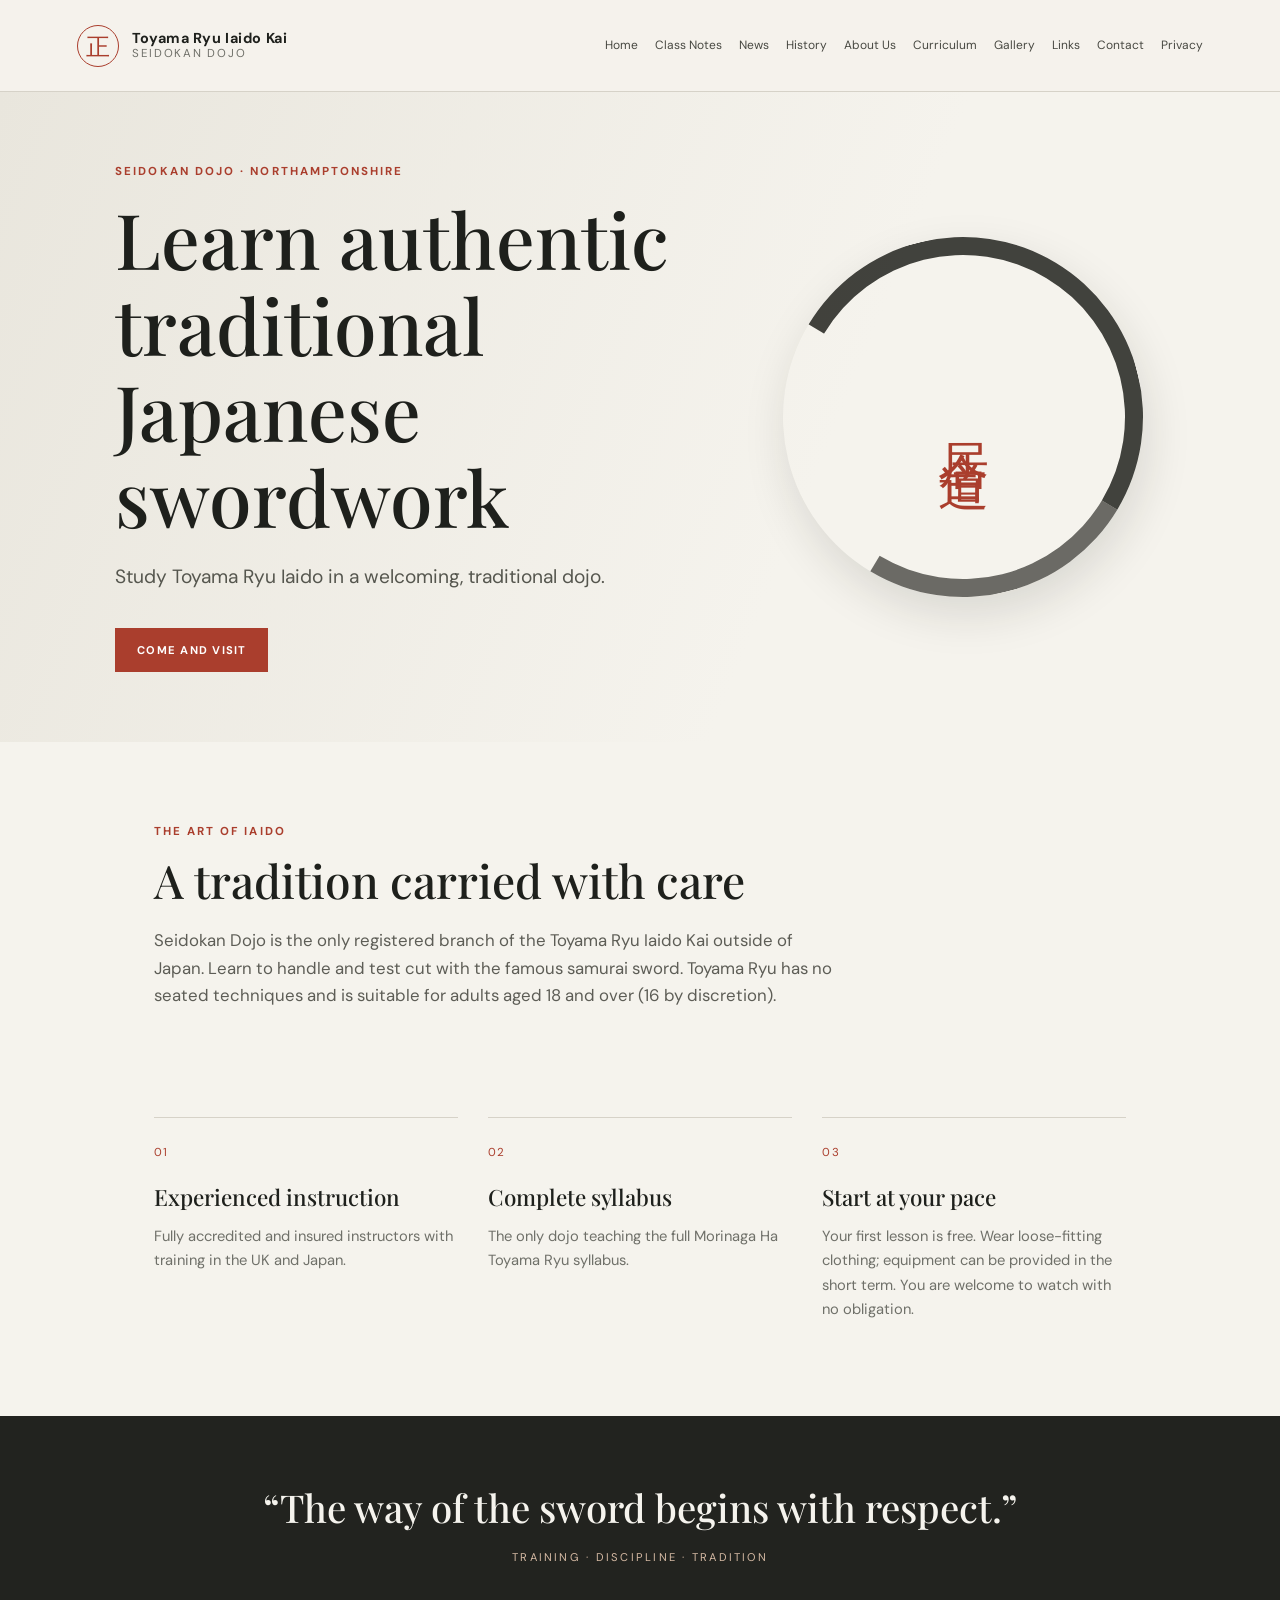
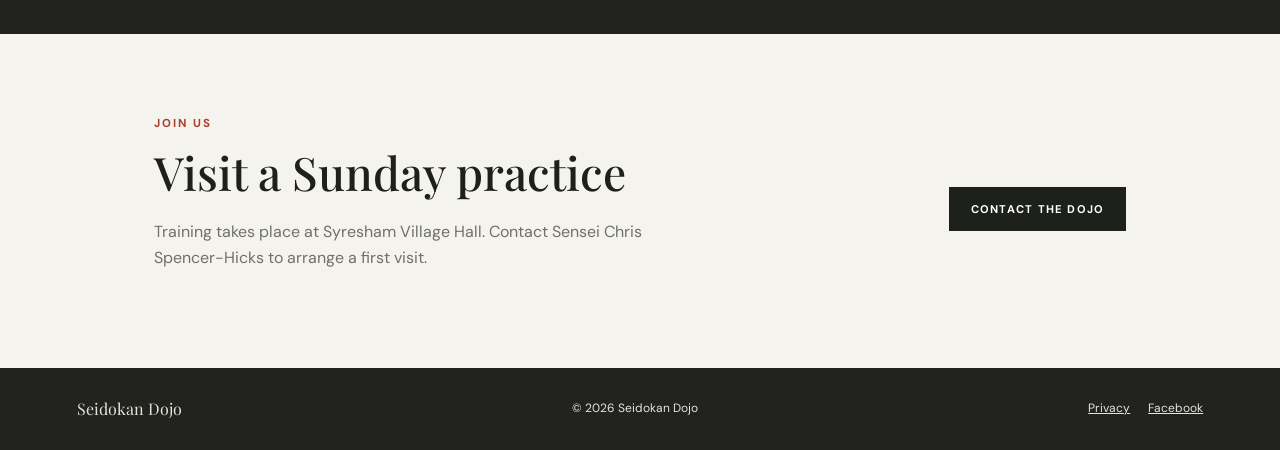
==== index.html @ a5e6b4ee "Create index.html" ====
<!doctype html>
<html lang="en">
<head>
  <meta charset="utf-8">
  <meta name="viewport" content="width=device-width, initial-scale=1">
  <meta name="description" content="Toyama Ryu Iaido Kai — Seidokan Dojo, the UK branch of the Toyama Ryu Iaido Kai.">
  <title>Toyama Ryu Iaido Kai | Seidokan Dojo</title>
  <link rel="stylesheet" href="assets/site.css">
</head>
<body>
  <a class="skip-link" href="#main">Skip to content</a>
  <header class="site-header">
    <a class="brand" href="index.html" aria-label="Seidokan Dojo home">
      <span class="brand-mark" aria-hidden="true">正</span>
      <span><strong>Toyama Ryu Iaido Kai</strong><small>Seidokan Dojo</small></span>
    </a>
    <button class="menu-toggle" aria-expanded="false" aria-controls="site-nav">Menu</button>
    <nav id="site-nav" class="site-nav" aria-label="Main navigation">
      <a href="index.html">Home</a><a href="class-notes.html">Class Notes</a><a href="news.html">News</a>
      <a href="history.html">History</a><a href="about.html">About Us</a><a href="curriculum.html">Curriculum</a>
      <a href="gallery.html">Gallery</a><a href="links.html">Links</a><a href="contact.html">Contact</a><a href="privacy.html">Privacy</a>
    </nav>
  </header>
  <main id="main">
    <section class="hero">
      <div class="hero-copy">
        <p class="eyebrow">Seidokan Dojo · Northamptonshire</p>
        <h1>Learn authentic<br>traditional Japanese swordwork</h1>
        <p class="lead">Study Toyama Ryu Iaido in a welcoming, traditional dojo.</p>
        <a class="button" href="contact.html">Come and visit</a>
      </div>
      <div class="hero-art" role="img" aria-label="Japanese-inspired ink brush circle">
        <span>居合道</span>
      </div>
    </section>
    <section class="intro section-wrap">
      <p class="eyebrow">The art of Iaido</p>
      <h2>A tradition carried with care</h2>
      <p>Seidokan Dojo is the only registered branch of the Toyama Ryu Iaido Kai outside of Japan. Learn to handle and test cut with the famous samurai sword. Toyama Ryu has no seated techniques and is suitable for adults aged 18 and over (16 by discretion).</p>
    </section>
    <section class="feature-grid section-wrap" aria-label="Training highlights">
      <article><span class="feature-number">01</span><h3>Experienced instruction</h3><p>Fully accredited and insured instructors with training in the UK and Japan.</p></article>
      <article><span class="feature-number">02</span><h3>Complete syllabus</h3><p>The only dojo teaching the full Morinaga Ha Toyama Ryu syllabus.</p></article>
      <article><span class="feature-number">03</span><h3>Start at your pace</h3><p>Your first lesson is free. Wear loose-fitting clothing; equipment can be provided in the short term. You are welcome to watch with no obligation.</p></article>
    </section>
    <section class="quote-band"><p>“The way of the sword begins with respect.”</p><span>Training · Discipline · Tradition</span></section>
    <section class="visit section-wrap">
      <div><p class="eyebrow">Join us</p><h2>Visit a Sunday practice</h2><p>Training takes place at Syresham Village Hall. Contact Sensei Chris Spencer-Hicks to arrange a first visit.</p></div>
      <a class="button button-dark" href="contact.html">Contact the dojo</a>
    </section>
  </main>
  <footer class="site-footer"><a class="footer-brand" href="index.html">Seidokan Dojo</a><span>© 2026 Seidokan Dojo</span><div><a href="privacy.html">Privacy</a><a href="https://www.facebook.com/" rel="noopener">Facebook</a></div></footer>
  <script src="assets/site.js"></script>
</body>
</html>
---- assets/site.css ----
@import url('https://fonts.googleapis.com/css2?family=DM+Sans:wght@400;500;600;700&family=Playfair+Display:wght@500;600;700&display=swap');
:root{--ink:#1e201c;--muted:#6f7069;--paper:#f5f3ed;--cream:#ebe8df;--red:#aa3e2d;--line:#d6d2c8;--serif:'Playfair Display',Georgia,serif;--sans:'DM Sans',Arial,sans-serif}*{box-sizing:border-box}html{scroll-behavior:smooth}body{margin:0;background:var(--paper);color:var(--ink);font-family:var(--sans);line-height:1.65}a{color:inherit}.skip-link{position:absolute;left:-9999px;top:0;background:white;padding:.7rem;z-index:9}.skip-link:focus{left:1rem}.site-header{min-height:92px;padding:20px clamp(20px,6vw,88px);display:flex;align-items:center;justify-content:space-between;gap:28px;border-bottom:1px solid var(--line);background:rgba(245,243,237,.96)}.brand{display:flex;align-items:center;gap:13px;text-decoration:none;white-space:nowrap}.brand-mark{width:42px;height:42px;border:1px solid var(--red);color:var(--red);display:grid;place-items:center;font-family:var(--serif);font-size:24px;border-radius:50%}.brand strong,.brand small{display:block;line-height:1.3}.brand strong{font-size:.9rem;letter-spacing:.04em}.brand small{color:var(--muted);font-size:.72rem;letter-spacing:.15em;text-transform:uppercase}.site-nav{display:flex;flex-wrap:wrap;justify-content:flex-end;gap:6px 17px}.site-nav a{text-decoration:none;font-size:.75rem;color:#484942}.site-nav a:hover,.site-nav a:focus{color:var(--red)}.menu-toggle{display:none}.hero{min-height:560px;padding:70px clamp(24px,9vw,140px);display:grid;grid-template-columns:1.2fr .8fr;align-items:center;gap:40px;background:linear-gradient(112deg,#e9e6dd 0%,#f5f3ed 63%)}.hero-copy{max-width:660px}.eyebrow{font-size:.72rem;text-transform:uppercase;letter-spacing:.18em;color:var(--red);font-weight:700;margin:0 0 14px}h1,h2,h3,p{margin-top:0}h1,h2{font-family:var(--serif);font-weight:500;line-height:1.12}h1{font-size:clamp(2.8rem,6vw,5.2rem);margin-bottom:22px}h2{font-size:clamp(2rem,3.6vw,3.1rem);margin-bottom:20px}.lead{font-size:1.2rem;color:#55564e;max-width:660px}.button{display:inline-block;margin-top:16px;padding:13px 22px;background:var(--red);color:white;text-decoration:none;text-transform:uppercase;letter-spacing:.11em;font-size:.7rem;font-weight:700}.button:hover,.button:focus{background:#7f2e23}.button-dark{background:var(--ink)}.hero-art{width:min(32vw,360px);aspect-ratio:1;border:18px solid rgba(34,35,30,.85);border-left-color:transparent;border-bottom-color:rgba(34,35,30,.66);border-radius:50%;display:grid;place-items:center;transform:rotate(-14deg);margin:auto;box-shadow:0 18px 45px #201e1a20}.hero-art span{font-family:serif;font-size:clamp(2rem,4vw,4rem);color:var(--red);transform:rotate(14deg);writing-mode:vertical-rl;letter-spacing:.2em}.section-wrap{padding:80px clamp(24px,12vw,180px)}.intro{max-width:1000px}.intro h2{max-width:600px}.intro>p:last-child{max-width:760px;color:#5d5d56;font-size:1.05rem}.feature-grid{padding-top:10px;display:grid;grid-template-columns:repeat(3,1fr);gap:30px}.feature-grid article{border-top:1px solid var(--line);padding-top:20px}.feature-number{color:var(--red);font-size:.72rem;letter-spacing:.12em}.feature-grid h3{font-family:var(--serif);font-size:1.4rem;font-weight:500;margin:15px 0 8px}.feature-grid p{font-size:.92rem;color:var(--muted)}.quote-band{padding:65px 24px;background:#22231f;color:var(--paper);text-align:center}.quote-band p{font:500 clamp(1.5rem,3vw,2.5rem) var(--serif);margin:0 auto 10px}.quote-band span{font-size:.7rem;text-transform:uppercase;letter-spacing:.2em;color:#d5b9a3}.visit{display:flex;justify-content:space-between;align-items:center;gap:24px}.visit p:last-child{max-width:560px;color:var(--muted)}.site-footer{padding:28px clamp(20px,6vw,88px);background:#22231f;color:#e6e3db;display:flex;align-items:center;justify-content:space-between;gap:20px;font-size:.75rem}.site-footer a{color:inherit}.site-footer div{display:flex;gap:18px}.footer-brand{text-decoration:none;font-family:var(--serif);font-size:1rem}.page-heading{padding:86px clamp(24px,12vw,180px) 56px;background:var(--cream);border-bottom:1px solid var(--line)}.page-heading h1{font-size:clamp(3rem,7vw,5.5rem);margin:0}.prose{max-width:1050px}.prose h2{font-size:1.8rem;margin:42px 0 12px}.prose p{max-width:760px;color:#55564e}.prose .lead{font:500 1.35rem/1.55 var(--serif);color:var(--ink);margin-bottom:32px}.contact-layout{display:grid;grid-template-columns:1fr 1fr;gap:60px}.contact-layout h2{font-size:2.2rem}.contact-phone{font:500 1.6rem var(--serif);color:var(--red);text-decoration:none}.address-card{padding:30px;background:#e9e6dd;border-left:3px solid var(--red)}.address-card h3{font:500 1.4rem var(--serif)}address{font-style:normal;margin-bottom:18px}.address-card a{color:var(--red)}.link-list{max-width:980px}.link-list>p{max-width:680px;color:var(--muted);margin-bottom:30px}.link-list>a{display:flex;justify-content:space-between;gap:20px;padding:22px 0;border-top:1px solid var(--line);text-decoration:none}.link-list>a strong,.link-list>a small{display:block}.link-list>a strong{font:500 1.25rem var(--serif)}.link-list>a small{color:var(--muted);margin-top:5px}.link-list>a b{color:var(--red)}.gallery-note{min-height:240px;margin-top:30px;border:1px dashed #b6b0a4;display:grid;place-items:center;color:var(--muted);background:linear-gradient(135deg,#ece9e0,#f7f5ef)}@media(max-width:930px){.site-header{align-items:flex-start;flex-wrap:wrap}.menu-toggle{display:block;margin-left:auto;border:1px solid var(--line);background:transparent;padding:9px 12px;color:var(--ink);font:inherit}.site-nav{display:none;width:100%;justify-content:flex-start;padding-top:10px}.site-nav.is-open{display:flex}.hero{grid-template-columns:1fr;min-height:auto}.hero-art{width:min(55vw,300px);grid-row:1}.hero-copy{text-align:center;margin:auto}.feature-grid{grid-template-columns:1fr}.feature-grid article{max-width:650px}.contact-layout{grid-template-columns:1fr}}@media(max-width:600px){.brand strong{font-size:.78rem}.hero{padding-top:42px;padding-bottom:55px}.hero-art{width:180px;border-width:12px}.section-wrap{padding-top:56px;padding-bottom:56px}.visit{align-items:flex-start;flex-direction:column}.site-footer{align-items:flex-start;flex-direction:column}.site-nav{gap:10px 15px}.site-nav a{font-size:.82rem}.page-heading{padding-top:62px}.prose .lead{font-size:1.17rem}}
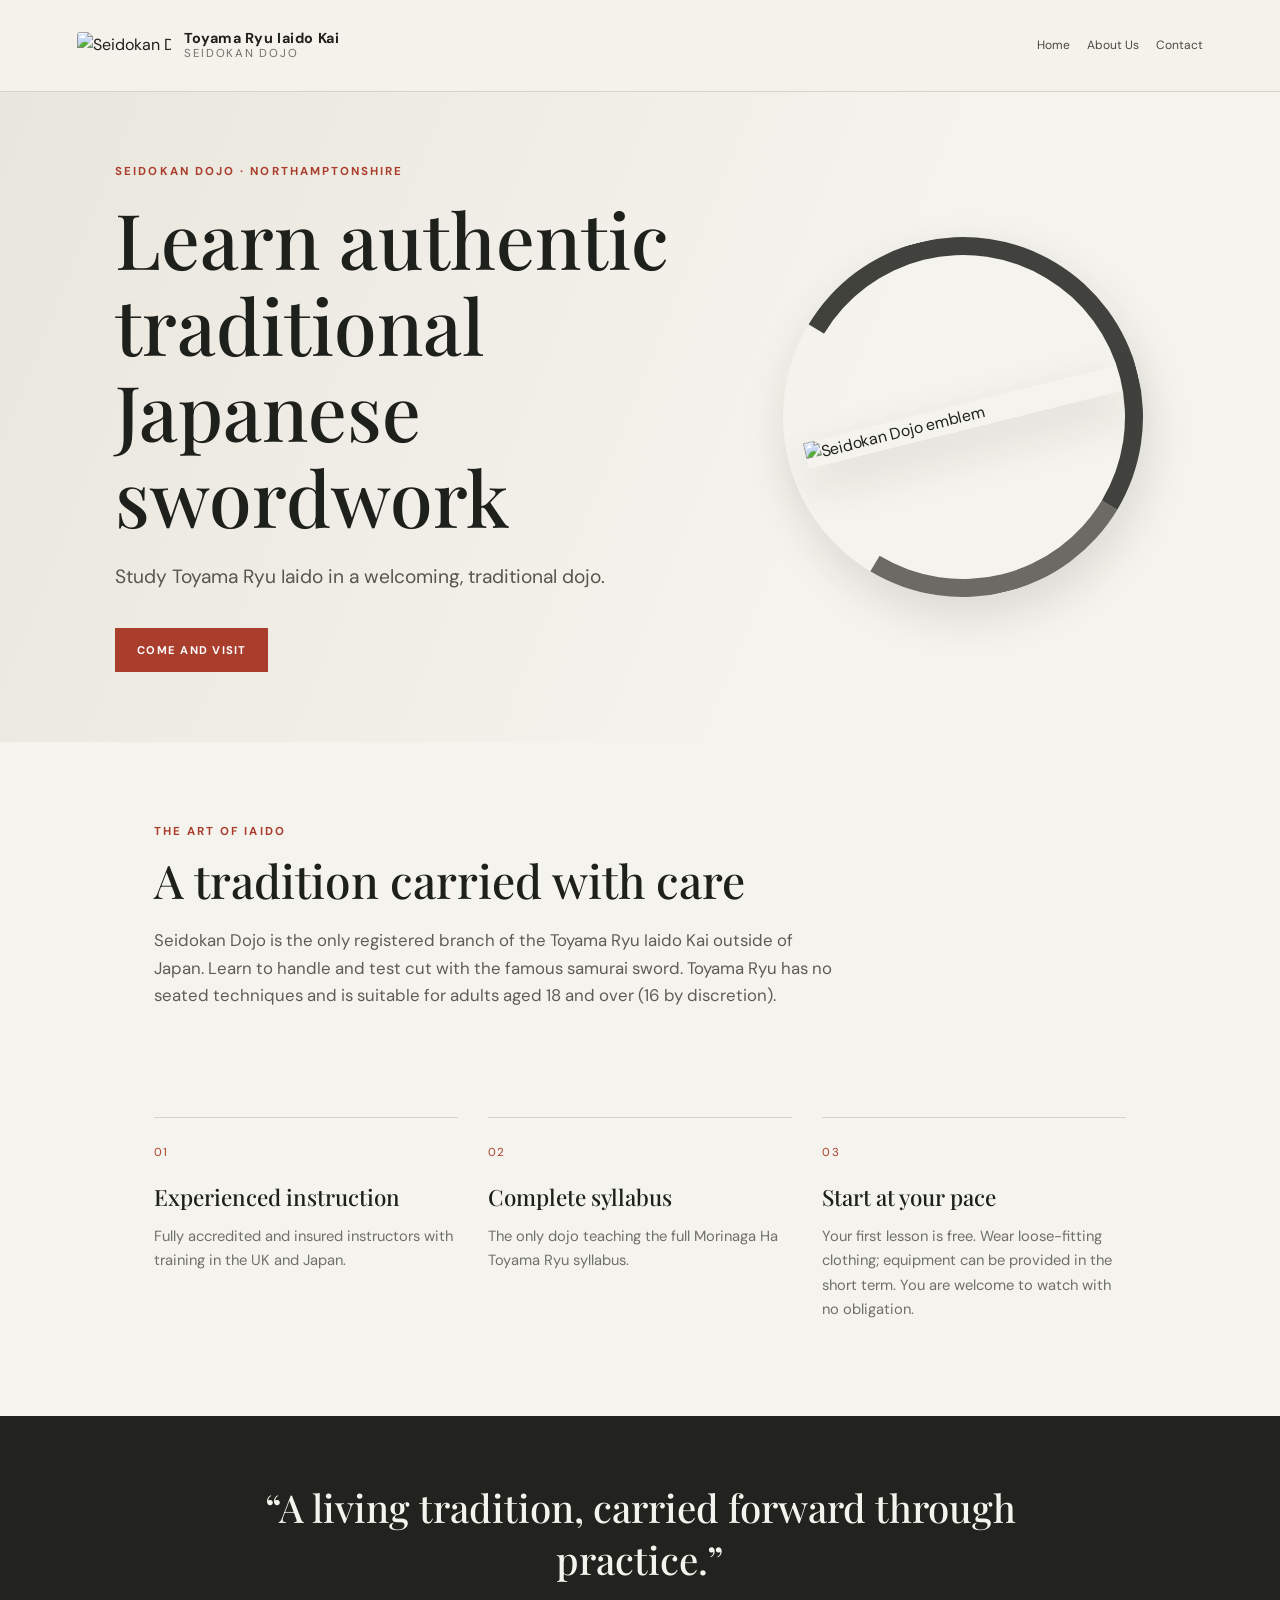
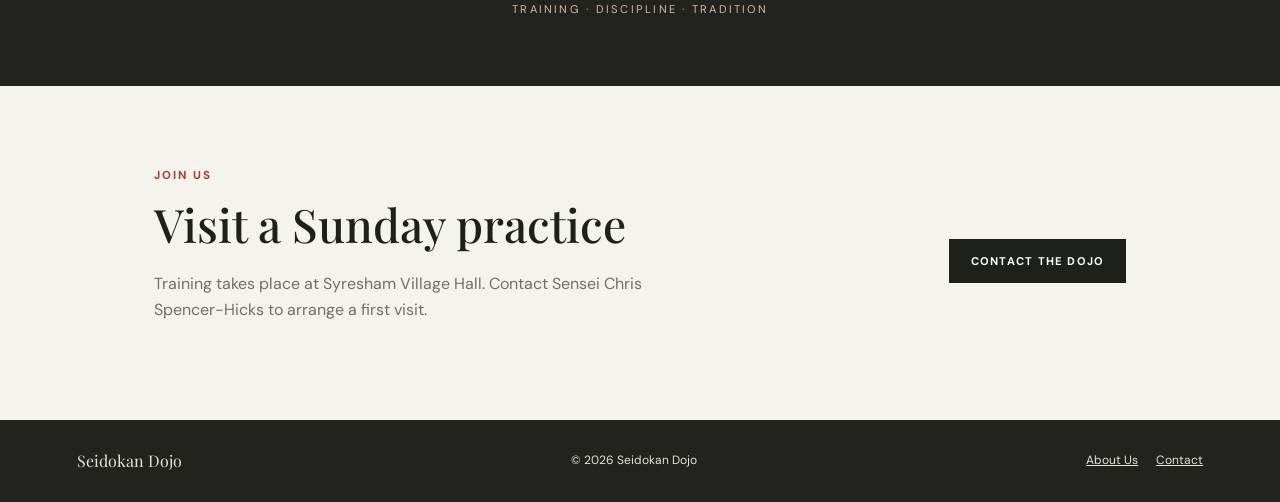
==== commit 7ddee5bd: "Create index.html" ====
--- a/index.html
+++ b/index.html
@@ -11,14 +11,12 @@
   <a class="skip-link" href="#main">Skip to content</a>
   <header class="site-header">
     <a class="brand" href="index.html" aria-label="Seidokan Dojo home">
-      <span class="brand-mark" aria-hidden="true">正</span>
+      <img class="brand-emblem" src="assets/seidokan-emblem.png" alt="Seidokan Dojo emblem">
       <span><strong>Toyama Ryu Iaido Kai</strong><small>Seidokan Dojo</small></span>
     </a>
     <button class="menu-toggle" aria-expanded="false" aria-controls="site-nav">Menu</button>
     <nav id="site-nav" class="site-nav" aria-label="Main navigation">
-      <a href="index.html">Home</a><a href="class-notes.html">Class Notes</a><a href="news.html">News</a>
-      <a href="history.html">History</a><a href="about.html">About Us</a><a href="curriculum.html">Curriculum</a>
-      <a href="gallery.html">Gallery</a><a href="links.html">Links</a><a href="contact.html">Contact</a><a href="privacy.html">Privacy</a>
+      <a href="index.html">Home</a><a href="about.html">About Us</a><a href="contact.html">Contact</a>
     </nav>
   </header>
   <main id="main">
@@ -29,9 +27,7 @@
         <p class="lead">Study Toyama Ryu Iaido in a welcoming, traditional dojo.</p>
         <a class="button" href="contact.html">Come and visit</a>
       </div>
-      <div class="hero-art" role="img" aria-label="Japanese-inspired ink brush circle">
-        <span>居合道</span>
-      </div>
+      <div class="hero-art"><img src="assets/seidokan-emblem.png" alt="Seidokan Dojo emblem"></div>
     </section>
     <section class="intro section-wrap">
       <p class="eyebrow">The art of Iaido</p>
@@ -43,13 +39,13 @@
       <article><span class="feature-number">02</span><h3>Complete syllabus</h3><p>The only dojo teaching the full Morinaga Ha Toyama Ryu syllabus.</p></article>
       <article><span class="feature-number">03</span><h3>Start at your pace</h3><p>Your first lesson is free. Wear loose-fitting clothing; equipment can be provided in the short term. You are welcome to watch with no obligation.</p></article>
     </section>
-    <section class="quote-band"><p>“The way of the sword begins with respect.”</p><span>Training · Discipline · Tradition</span></section>
+    <section class="quote-band"><p>“A living tradition, carried forward through practice.”</p><span>Training · Discipline · Tradition</span></section>
     <section class="visit section-wrap">
       <div><p class="eyebrow">Join us</p><h2>Visit a Sunday practice</h2><p>Training takes place at Syresham Village Hall. Contact Sensei Chris Spencer-Hicks to arrange a first visit.</p></div>
       <a class="button button-dark" href="contact.html">Contact the dojo</a>
     </section>
   </main>
-  <footer class="site-footer"><a class="footer-brand" href="index.html">Seidokan Dojo</a><span>© 2026 Seidokan Dojo</span><div><a href="privacy.html">Privacy</a><a href="https://www.facebook.com/" rel="noopener">Facebook</a></div></footer>
+  <footer class="site-footer"><a class="footer-brand" href="index.html">Seidokan Dojo</a><span>© 2026 Seidokan Dojo</span><div><a href="about.html">About Us</a><a href="contact.html">Contact</a></div></footer>
   <script src="assets/site.js"></script>
 </body>
 </html>
--- a/assets/site.css
+++ b/assets/site.css
@@ -1,2 +1,3 @@
 @import url('https://fonts.googleapis.com/css2?family=DM+Sans:wght@400;500;600;700&family=Playfair+Display:wght@500;600;700&display=swap');
+.brand-emblem{width:94px;height:auto;display:block;border-radius:3px}.hero-art{width:min(36vw,420px);min-height:150px;display:grid;place-items:center;margin:auto}.hero-art img{width:100%;height:auto;display:block;box-shadow:0 18px 45px #201e1a20}.quote-band p{max-width:900px}@media(max-width:600px){.brand-emblem{width:72px}.hero-art{width:min(75vw,330px);min-height:0}}
 :root{--ink:#1e201c;--muted:#6f7069;--paper:#f5f3ed;--cream:#ebe8df;--red:#aa3e2d;--line:#d6d2c8;--serif:'Playfair Display',Georgia,serif;--sans:'DM Sans',Arial,sans-serif}*{box-sizing:border-box}html{scroll-behavior:smooth}body{margin:0;background:var(--paper);color:var(--ink);font-family:var(--sans);line-height:1.65}a{color:inherit}.skip-link{position:absolute;left:-9999px;top:0;background:white;padding:.7rem;z-index:9}.skip-link:focus{left:1rem}.site-header{min-height:92px;padding:20px clamp(20px,6vw,88px);display:flex;align-items:center;justify-content:space-between;gap:28px;border-bottom:1px solid var(--line);background:rgba(245,243,237,.96)}.brand{display:flex;align-items:center;gap:13px;text-decoration:none;white-space:nowrap}.brand-mark{width:42px;height:42px;border:1px solid var(--red);color:var(--red);display:grid;place-items:center;font-family:var(--serif);font-size:24px;border-radius:50%}.brand strong,.brand small{display:block;line-height:1.3}.brand strong{font-size:.9rem;letter-spacing:.04em}.brand small{color:var(--muted);font-size:.72rem;letter-spacing:.15em;text-transform:uppercase}.site-nav{display:flex;flex-wrap:wrap;justify-content:flex-end;gap:6px 17px}.site-nav a{text-decoration:none;font-size:.75rem;color:#484942}.site-nav a:hover,.site-nav a:focus{color:var(--red)}.menu-toggle{display:none}.hero{min-height:560px;padding:70px clamp(24px,9vw,140px);display:grid;grid-template-columns:1.2fr .8fr;align-items:center;gap:40px;background:linear-gradient(112deg,#e9e6dd 0%,#f5f3ed 63%)}.hero-copy{max-width:660px}.eyebrow{font-size:.72rem;text-transform:uppercase;letter-spacing:.18em;color:var(--red);font-weight:700;margin:0 0 14px}h1,h2,h3,p{margin-top:0}h1,h2{font-family:var(--serif);font-weight:500;line-height:1.12}h1{font-size:clamp(2.8rem,6vw,5.2rem);margin-bottom:22px}h2{font-size:clamp(2rem,3.6vw,3.1rem);margin-bottom:20px}.lead{font-size:1.2rem;color:#55564e;max-width:660px}.button{display:inline-block;margin-top:16px;padding:13px 22px;background:var(--red);color:white;text-decoration:none;text-transform:uppercase;letter-spacing:.11em;font-size:.7rem;font-weight:700}.button:hover,.button:focus{background:#7f2e23}.button-dark{background:var(--ink)}.hero-art{width:min(32vw,360px);aspect-ratio:1;border:18px solid rgba(34,35,30,.85);border-left-color:transparent;border-bottom-color:rgba(34,35,30,.66);border-radius:50%;display:grid;place-items:center;transform:rotate(-14deg);margin:auto;box-shadow:0 18px 45px #201e1a20}.hero-art span{font-family:serif;font-size:clamp(2rem,4vw,4rem);color:var(--red);transform:rotate(14deg);writing-mode:vertical-rl;letter-spacing:.2em}.section-wrap{padding:80px clamp(24px,12vw,180px)}.intro{max-width:1000px}.intro h2{max-width:600px}.intro>p:last-child{max-width:760px;color:#5d5d56;font-size:1.05rem}.feature-grid{padding-top:10px;display:grid;grid-template-columns:repeat(3,1fr);gap:30px}.feature-grid article{border-top:1px solid var(--line);padding-top:20px}.feature-number{color:var(--red);font-size:.72rem;letter-spacing:.12em}.feature-grid h3{font-family:var(--serif);font-size:1.4rem;font-weight:500;margin:15px 0 8px}.feature-grid p{font-size:.92rem;color:var(--muted)}.quote-band{padding:65px 24px;background:#22231f;color:var(--paper);text-align:center}.quote-band p{font:500 clamp(1.5rem,3vw,2.5rem) var(--serif);margin:0 auto 10px}.quote-band span{font-size:.7rem;text-transform:uppercase;letter-spacing:.2em;color:#d5b9a3}.visit{display:flex;justify-content:space-between;align-items:center;gap:24px}.visit p:last-child{max-width:560px;color:var(--muted)}.site-footer{padding:28px clamp(20px,6vw,88px);background:#22231f;color:#e6e3db;display:flex;align-items:center;justify-content:space-between;gap:20px;font-size:.75rem}.site-footer a{color:inherit}.site-footer div{display:flex;gap:18px}.footer-brand{text-decoration:none;font-family:var(--serif);font-size:1rem}.page-heading{padding:86px clamp(24px,12vw,180px) 56px;background:var(--cream);border-bottom:1px solid var(--line)}.page-heading h1{font-size:clamp(3rem,7vw,5.5rem);margin:0}.prose{max-width:1050px}.prose h2{font-size:1.8rem;margin:42px 0 12px}.prose p{max-width:760px;color:#55564e}.prose .lead{font:500 1.35rem/1.55 var(--serif);color:var(--ink);margin-bottom:32px}.contact-layout{display:grid;grid-template-columns:1fr 1fr;gap:60px}.contact-layout h2{font-size:2.2rem}.contact-phone{font:500 1.6rem var(--serif);color:var(--red);text-decoration:none}.address-card{padding:30px;background:#e9e6dd;border-left:3px solid var(--red)}.address-card h3{font:500 1.4rem var(--serif)}address{font-style:normal;margin-bottom:18px}.address-card a{color:var(--red)}.link-list{max-width:980px}.link-list>p{max-width:680px;color:var(--muted);margin-bottom:30px}.link-list>a{display:flex;justify-content:space-between;gap:20px;padding:22px 0;border-top:1px solid var(--line);text-decoration:none}.link-list>a strong,.link-list>a small{display:block}.link-list>a strong{font:500 1.25rem var(--serif)}.link-list>a small{color:var(--muted);margin-top:5px}.link-list>a b{color:var(--red)}.gallery-note{min-height:240px;margin-top:30px;border:1px dashed #b6b0a4;display:grid;place-items:center;color:var(--muted);background:linear-gradient(135deg,#ece9e0,#f7f5ef)}@media(max-width:930px){.site-header{align-items:flex-start;flex-wrap:wrap}.menu-toggle{display:block;margin-left:auto;border:1px solid var(--line);background:transparent;padding:9px 12px;color:var(--ink);font:inherit}.site-nav{display:none;width:100%;justify-content:flex-start;padding-top:10px}.site-nav.is-open{display:flex}.hero{grid-template-columns:1fr;min-height:auto}.hero-art{width:min(55vw,300px);grid-row:1}.hero-copy{text-align:center;margin:auto}.feature-grid{grid-template-columns:1fr}.feature-grid article{max-width:650px}.contact-layout{grid-template-columns:1fr}}@media(max-width:600px){.brand strong{font-size:.78rem}.hero{padding-top:42px;padding-bottom:55px}.hero-art{width:180px;border-width:12px}.section-wrap{padding-top:56px;padding-bottom:56px}.visit{align-items:flex-start;flex-direction:column}.site-footer{align-items:flex-start;flex-direction:column}.site-nav{gap:10px 15px}.site-nav a{font-size:.82rem}.page-heading{padding-top:62px}.prose .lead{font-size:1.17rem}}
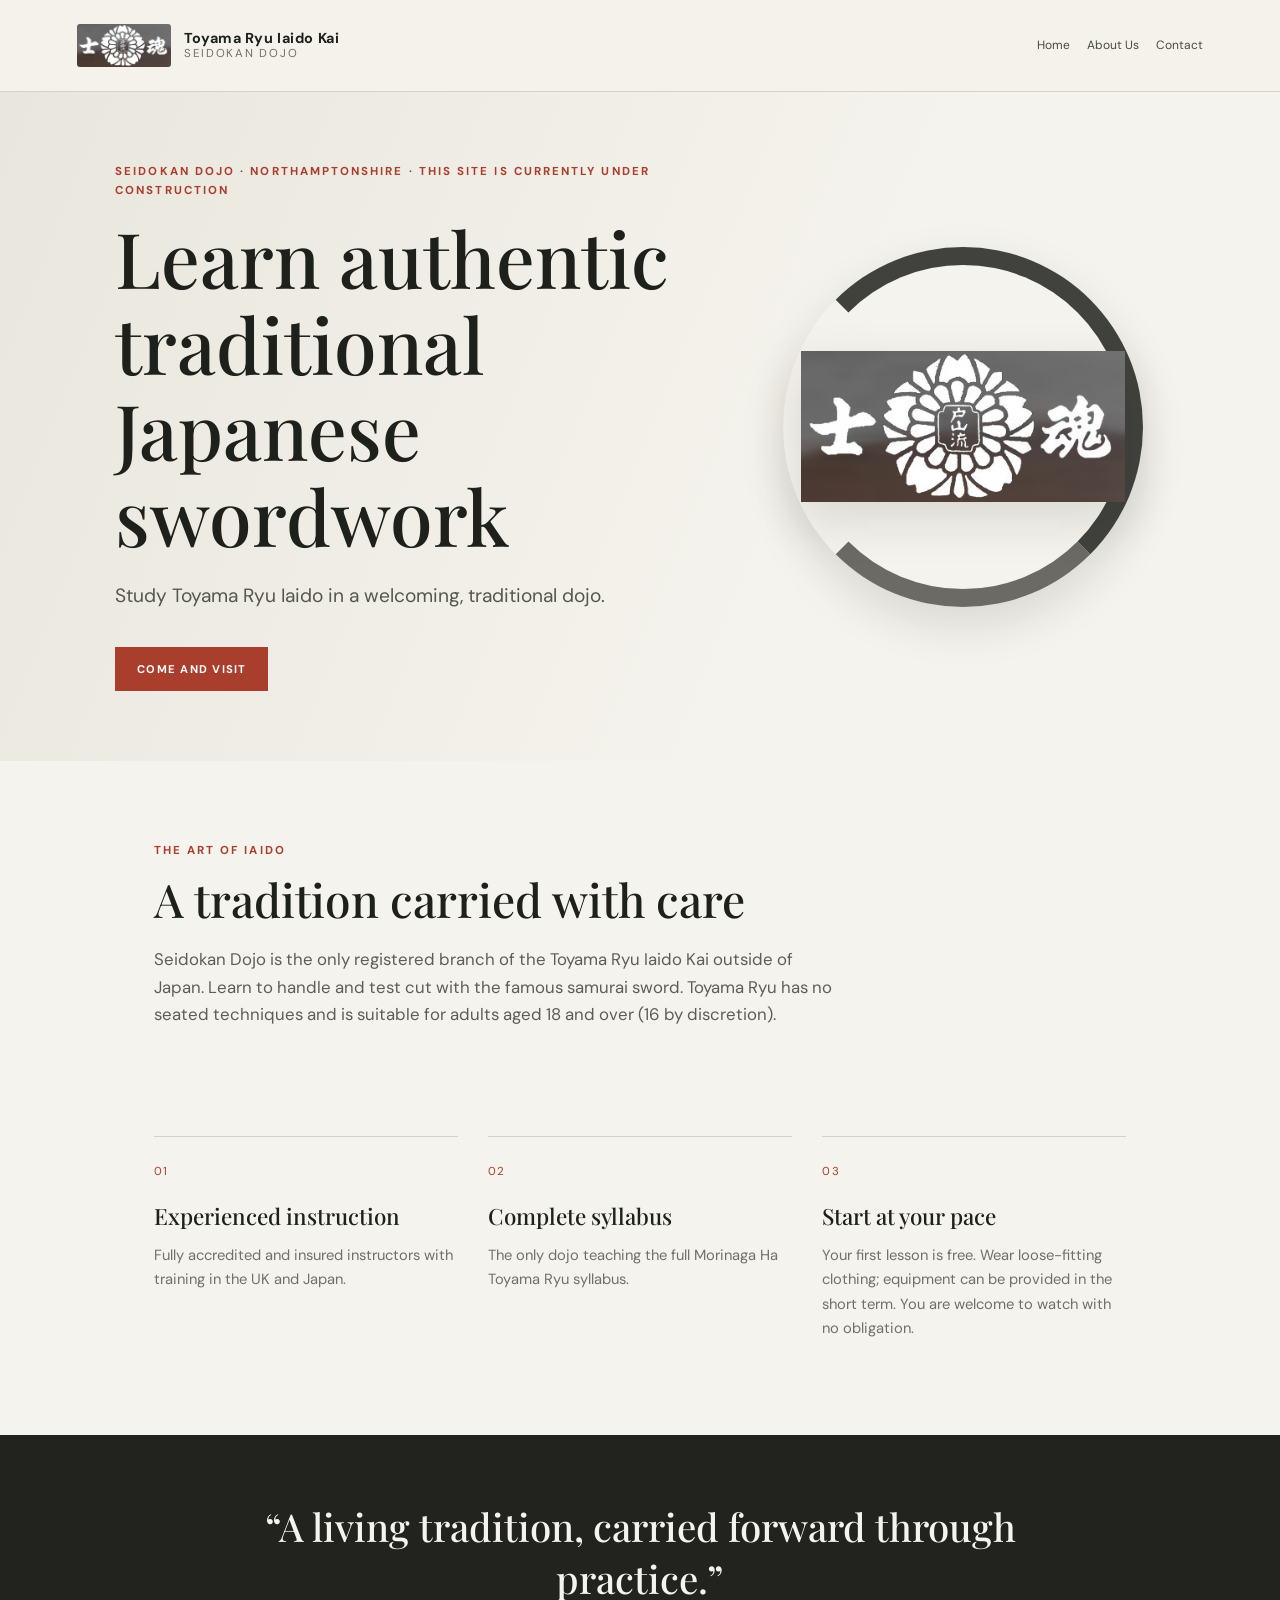
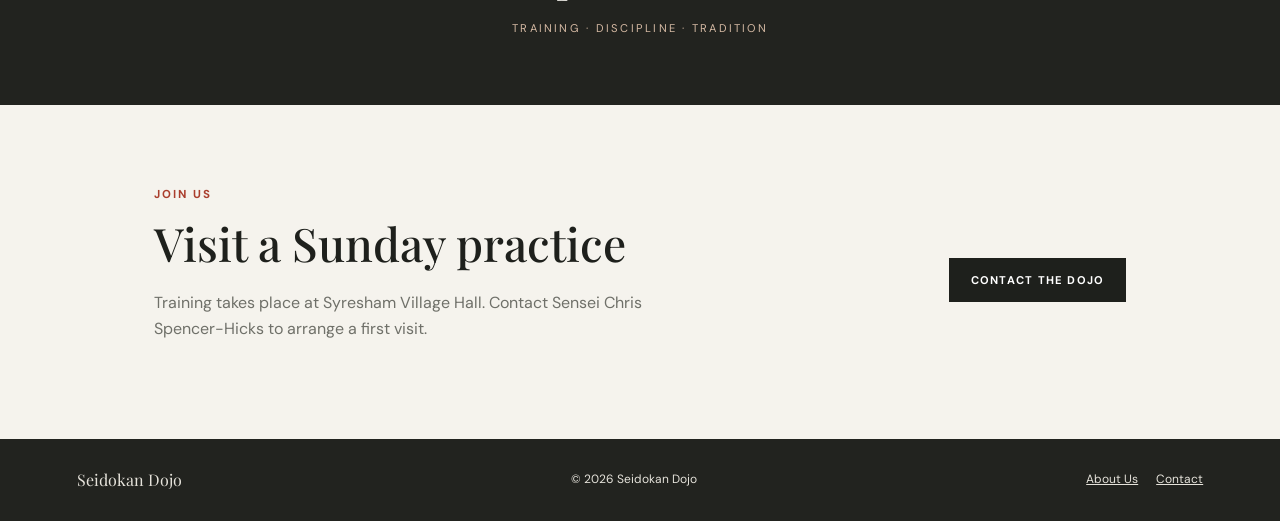
==== commit 7199fcce: "Update index.html" ====
--- a/index.html
+++ b/index.html
@@ -22,7 +22,7 @@
   <main id="main">
     <section class="hero">
       <div class="hero-copy">
-        <p class="eyebrow">Seidokan Dojo · Northamptonshire</p>
+        <p class="eyebrow">Seidokan Dojo · Northamptonshire · THIS SITE IS CURRENTLY UNDER CONSTRUCTION</p>
         <h1>Learn authentic<br>traditional Japanese swordwork</h1>
         <p class="lead">Study Toyama Ryu Iaido in a welcoming, traditional dojo.</p>
         <a class="button" href="contact.html">Come and visit</a>
--- a/assets/site.css
+++ b/assets/site.css
@@ -1,3 +1,4 @@
 @import url('https://fonts.googleapis.com/css2?family=DM+Sans:wght@400;500;600;700&family=Playfair+Display:wght@500;600;700&display=swap');
-.brand-emblem{width:94px;height:auto;display:block;border-radius:3px}.hero-art{width:min(36vw,420px);min-height:150px;display:grid;place-items:center;margin:auto}.hero-art img{width:100%;height:auto;display:block;box-shadow:0 18px 45px #201e1a20}.quote-band p{max-width:900px}@media(max-width:600px){.brand-emblem{width:72px}.hero-art{width:min(75vw,330px);min-height:0}}
+.hero-art{transform:none!important;aspect-ratio:auto;border:0;border-radius:0;box-shadow:none;width:min(36vw,420px);height:auto;min-height:0}.hero-art img{transform:none!important}@media(max-width:930px){.hero-art{width:min(55vw,360px);transform:none!important;border:0;aspect-ratio:auto}}@media(max-width:600px){.hero-art{width:min(75vw,330px);transform:none!important;border:0;aspect-ratio:auto}}
+.brand-emblem{width:94px;height:auto;display:block;border-radius:3px}.hero-art{width:min(36vw,420px);height:auto;min-height:0;aspect-ratio:auto;border:0;border-radius:0;transform:none;box-shadow:none;display:grid;place-items:center;margin:auto}.hero-art img{width:100%;height:auto;display:block;box-shadow:0 18px 45px #201e1a20}.quote-band p{max-width:900px}@media(max-width:600px){.brand-emblem{width:72px}.hero-art{width:min(75vw,330px);min-height:0}}
 :root{--ink:#1e201c;--muted:#6f7069;--paper:#f5f3ed;--cream:#ebe8df;--red:#aa3e2d;--line:#d6d2c8;--serif:'Playfair Display',Georgia,serif;--sans:'DM Sans',Arial,sans-serif}*{box-sizing:border-box}html{scroll-behavior:smooth}body{margin:0;background:var(--paper);color:var(--ink);font-family:var(--sans);line-height:1.65}a{color:inherit}.skip-link{position:absolute;left:-9999px;top:0;background:white;padding:.7rem;z-index:9}.skip-link:focus{left:1rem}.site-header{min-height:92px;padding:20px clamp(20px,6vw,88px);display:flex;align-items:center;justify-content:space-between;gap:28px;border-bottom:1px solid var(--line);background:rgba(245,243,237,.96)}.brand{display:flex;align-items:center;gap:13px;text-decoration:none;white-space:nowrap}.brand-mark{width:42px;height:42px;border:1px solid var(--red);color:var(--red);display:grid;place-items:center;font-family:var(--serif);font-size:24px;border-radius:50%}.brand strong,.brand small{display:block;line-height:1.3}.brand strong{font-size:.9rem;letter-spacing:.04em}.brand small{color:var(--muted);font-size:.72rem;letter-spacing:.15em;text-transform:uppercase}.site-nav{display:flex;flex-wrap:wrap;justify-content:flex-end;gap:6px 17px}.site-nav a{text-decoration:none;font-size:.75rem;color:#484942}.site-nav a:hover,.site-nav a:focus{color:var(--red)}.menu-toggle{display:none}.hero{min-height:560px;padding:70px clamp(24px,9vw,140px);display:grid;grid-template-columns:1.2fr .8fr;align-items:center;gap:40px;background:linear-gradient(112deg,#e9e6dd 0%,#f5f3ed 63%)}.hero-copy{max-width:660px}.eyebrow{font-size:.72rem;text-transform:uppercase;letter-spacing:.18em;color:var(--red);font-weight:700;margin:0 0 14px}h1,h2,h3,p{margin-top:0}h1,h2{font-family:var(--serif);font-weight:500;line-height:1.12}h1{font-size:clamp(2.8rem,6vw,5.2rem);margin-bottom:22px}h2{font-size:clamp(2rem,3.6vw,3.1rem);margin-bottom:20px}.lead{font-size:1.2rem;color:#55564e;max-width:660px}.button{display:inline-block;margin-top:16px;padding:13px 22px;background:var(--red);color:white;text-decoration:none;text-transform:uppercase;letter-spacing:.11em;font-size:.7rem;font-weight:700}.button:hover,.button:focus{background:#7f2e23}.button-dark{background:var(--ink)}.hero-art{width:min(32vw,360px);aspect-ratio:1;border:18px solid rgba(34,35,30,.85);border-left-color:transparent;border-bottom-color:rgba(34,35,30,.66);border-radius:50%;display:grid;place-items:center;transform:rotate(-14deg);margin:auto;box-shadow:0 18px 45px #201e1a20}.hero-art span{font-family:serif;font-size:clamp(2rem,4vw,4rem);color:var(--red);transform:rotate(14deg);writing-mode:vertical-rl;letter-spacing:.2em}.section-wrap{padding:80px clamp(24px,12vw,180px)}.intro{max-width:1000px}.intro h2{max-width:600px}.intro>p:last-child{max-width:760px;color:#5d5d56;font-size:1.05rem}.feature-grid{padding-top:10px;display:grid;grid-template-columns:repeat(3,1fr);gap:30px}.feature-grid article{border-top:1px solid var(--line);padding-top:20px}.feature-number{color:var(--red);font-size:.72rem;letter-spacing:.12em}.feature-grid h3{font-family:var(--serif);font-size:1.4rem;font-weight:500;margin:15px 0 8px}.feature-grid p{font-size:.92rem;color:var(--muted)}.quote-band{padding:65px 24px;background:#22231f;color:var(--paper);text-align:center}.quote-band p{font:500 clamp(1.5rem,3vw,2.5rem) var(--serif);margin:0 auto 10px}.quote-band span{font-size:.7rem;text-transform:uppercase;letter-spacing:.2em;color:#d5b9a3}.visit{display:flex;justify-content:space-between;align-items:center;gap:24px}.visit p:last-child{max-width:560px;color:var(--muted)}.site-footer{padding:28px clamp(20px,6vw,88px);background:#22231f;color:#e6e3db;display:flex;align-items:center;justify-content:space-between;gap:20px;font-size:.75rem}.site-footer a{color:inherit}.site-footer div{display:flex;gap:18px}.footer-brand{text-decoration:none;font-family:var(--serif);font-size:1rem}.page-heading{padding:86px clamp(24px,12vw,180px) 56px;background:var(--cream);border-bottom:1px solid var(--line)}.page-heading h1{font-size:clamp(3rem,7vw,5.5rem);margin:0}.prose{max-width:1050px}.prose h2{font-size:1.8rem;margin:42px 0 12px}.prose p{max-width:760px;color:#55564e}.prose .lead{font:500 1.35rem/1.55 var(--serif);color:var(--ink);margin-bottom:32px}.contact-layout{display:grid;grid-template-columns:1fr 1fr;gap:60px}.contact-layout h2{font-size:2.2rem}.contact-phone{font:500 1.6rem var(--serif);color:var(--red);text-decoration:none}.address-card{padding:30px;background:#e9e6dd;border-left:3px solid var(--red)}.address-card h3{font:500 1.4rem var(--serif)}address{font-style:normal;margin-bottom:18px}.address-card a{color:var(--red)}.link-list{max-width:980px}.link-list>p{max-width:680px;color:var(--muted);margin-bottom:30px}.link-list>a{display:flex;justify-content:space-between;gap:20px;padding:22px 0;border-top:1px solid var(--line);text-decoration:none}.link-list>a strong,.link-list>a small{display:block}.link-list>a strong{font:500 1.25rem var(--serif)}.link-list>a small{color:var(--muted);margin-top:5px}.link-list>a b{color:var(--red)}.gallery-note{min-height:240px;margin-top:30px;border:1px dashed #b6b0a4;display:grid;place-items:center;color:var(--muted);background:linear-gradient(135deg,#ece9e0,#f7f5ef)}@media(max-width:930px){.site-header{align-items:flex-start;flex-wrap:wrap}.menu-toggle{display:block;margin-left:auto;border:1px solid var(--line);background:transparent;padding:9px 12px;color:var(--ink);font:inherit}.site-nav{display:none;width:100%;justify-content:flex-start;padding-top:10px}.site-nav.is-open{display:flex}.hero{grid-template-columns:1fr;min-height:auto}.hero-art{width:min(55vw,300px);grid-row:1}.hero-copy{text-align:center;margin:auto}.feature-grid{grid-template-columns:1fr}.feature-grid article{max-width:650px}.contact-layout{grid-template-columns:1fr}}@media(max-width:600px){.brand strong{font-size:.78rem}.hero{padding-top:42px;padding-bottom:55px}.hero-art{width:180px;border-width:12px}.section-wrap{padding-top:56px;padding-bottom:56px}.visit{align-items:flex-start;flex-direction:column}.site-footer{align-items:flex-start;flex-direction:column}.site-nav{gap:10px 15px}.site-nav a{font-size:.82rem}.page-heading{padding-top:62px}.prose .lead{font-size:1.17rem}}
